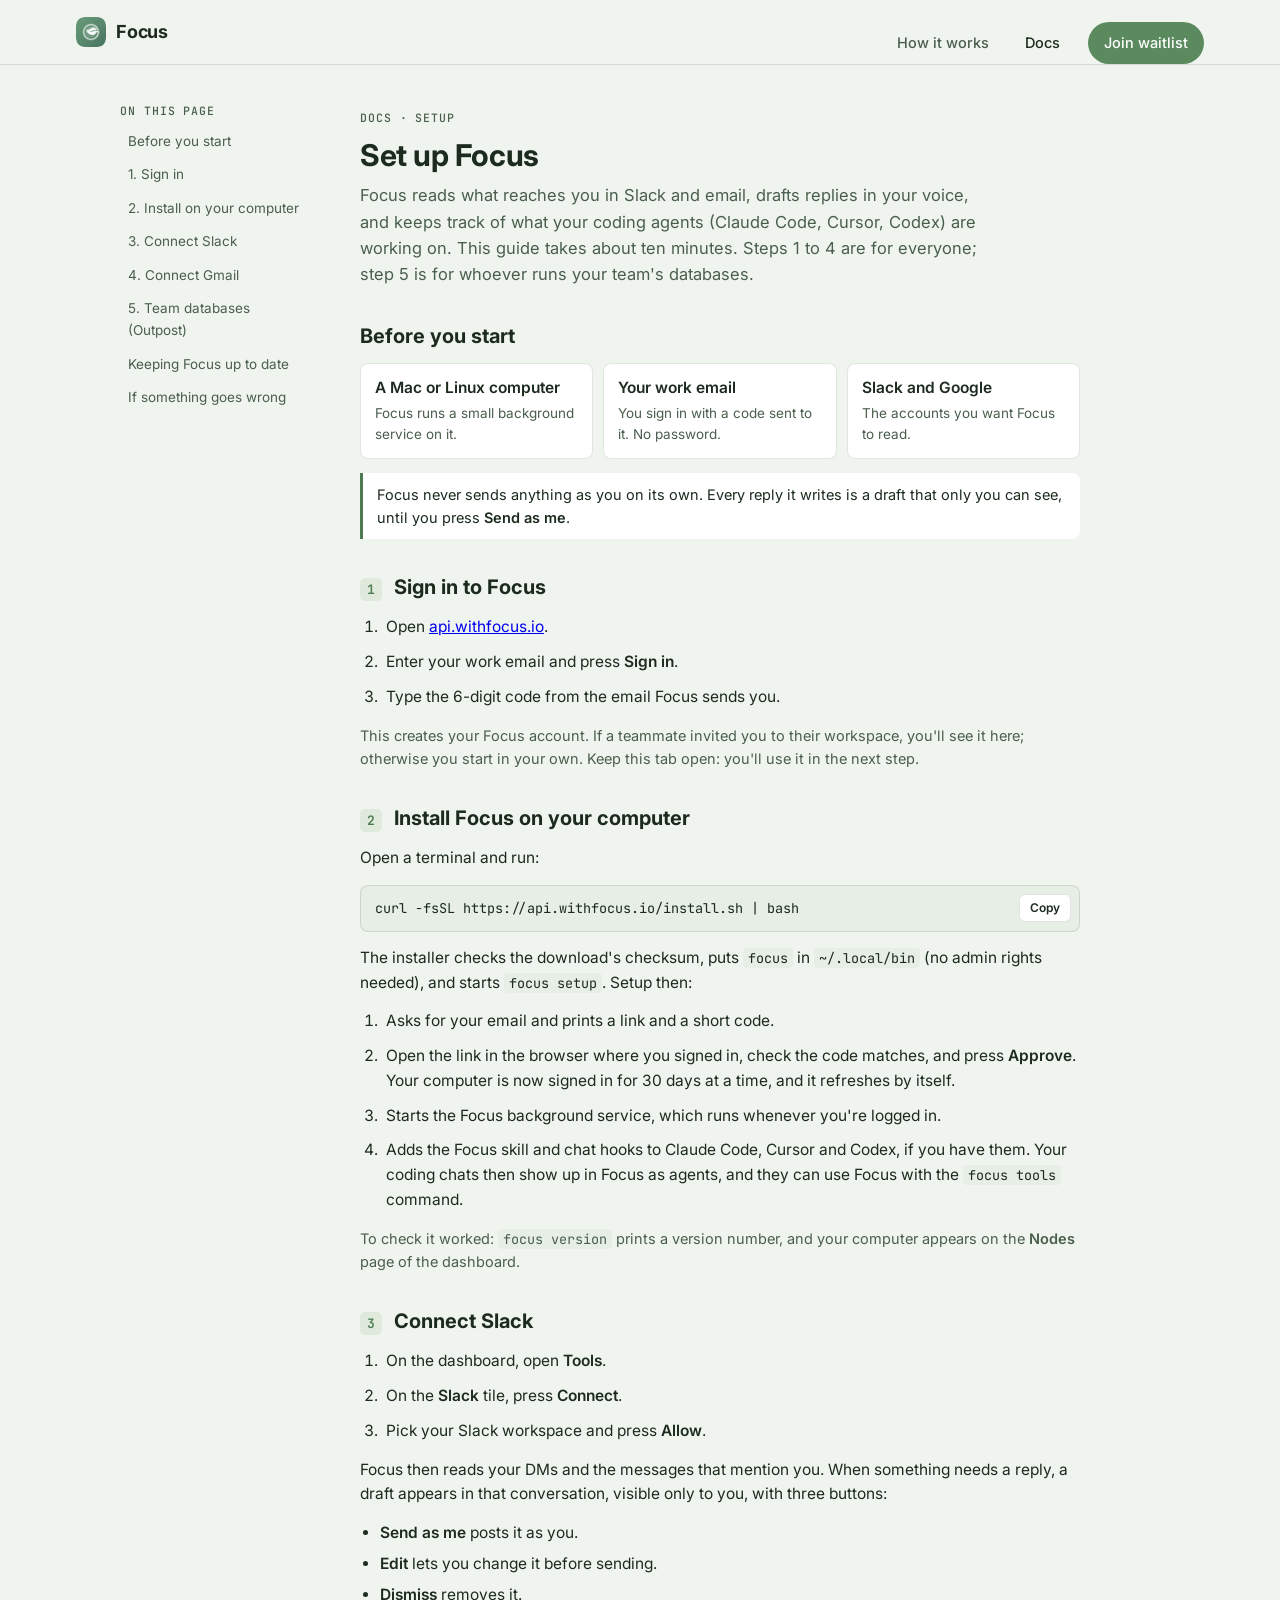
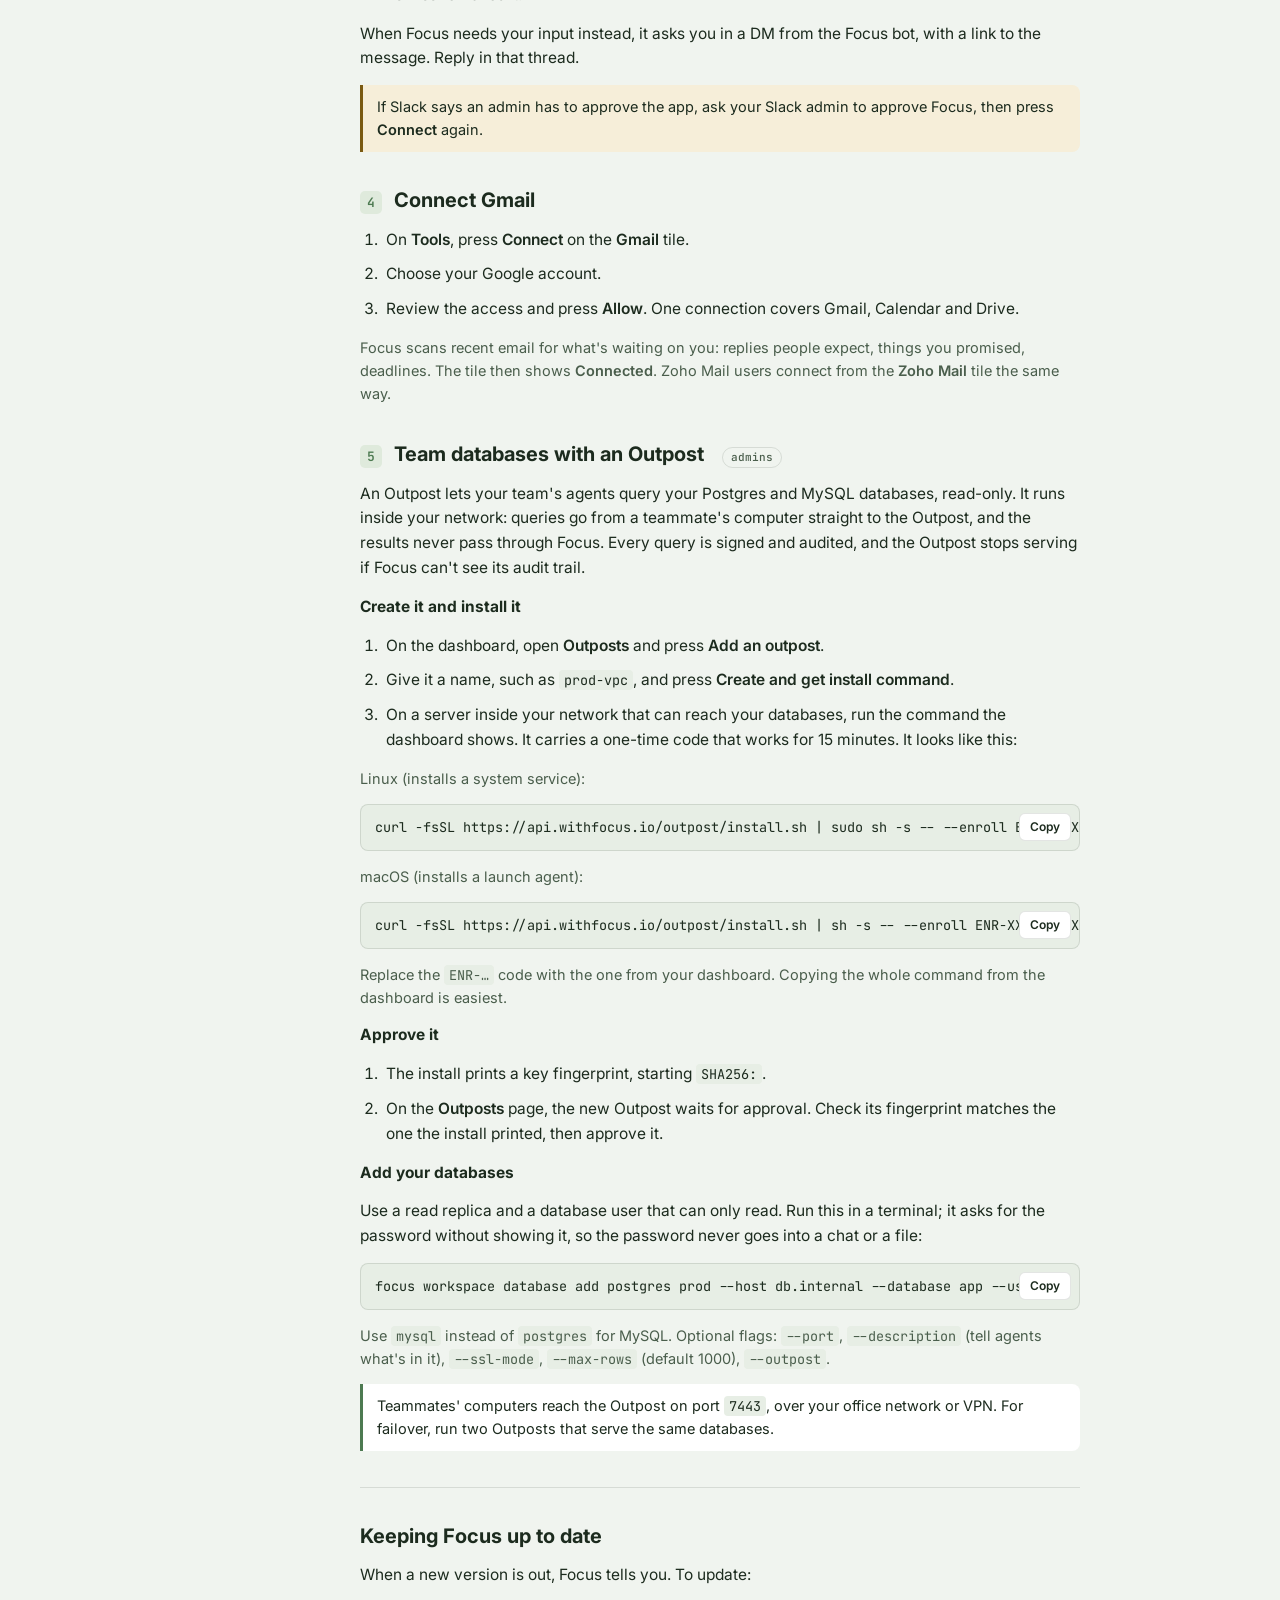
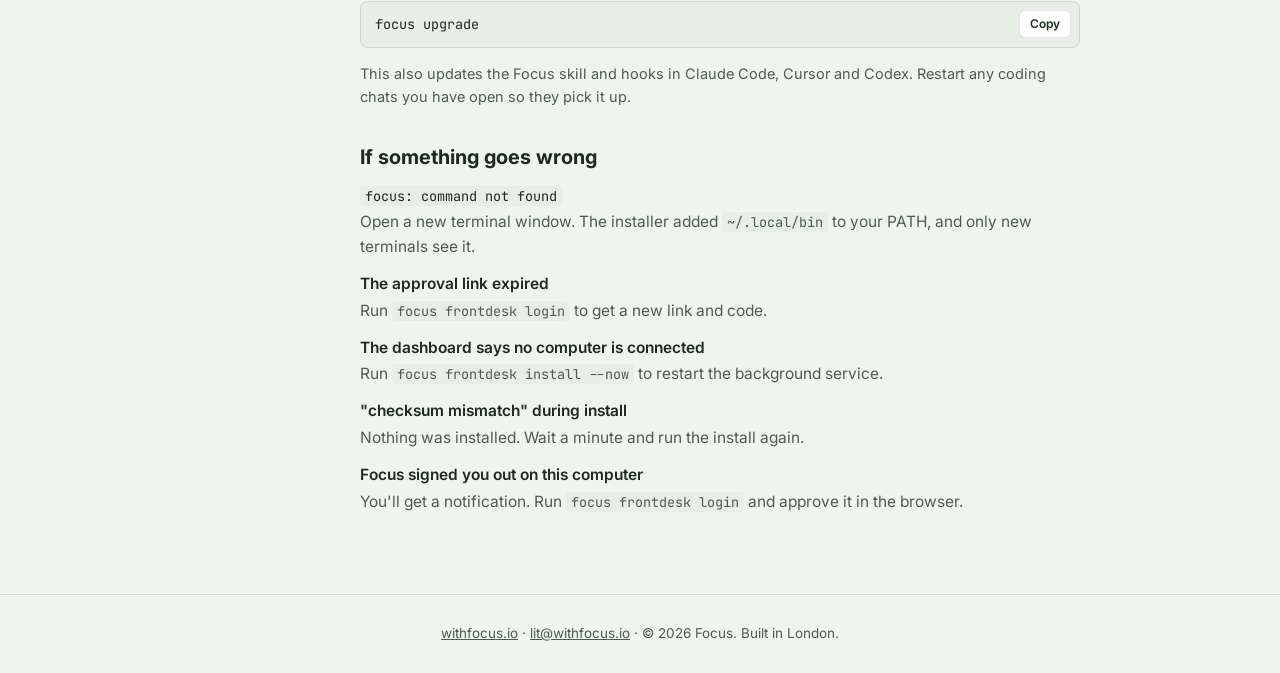
==== docs/setup/index.html @ 6d1ea769 "Add the Focus setup guide at /docs/setup and link it from the nav and footer. Co-Authored-By: Claude" ====
<!doctype html>
<html lang="en">
<head>
<meta charset="utf-8">
<meta name="viewport" content="width=device-width, initial-scale=1">
<title>Set up Focus · Focus docs</title>
<meta name="description" content="Install Focus in about ten minutes: sign in, install the CLI, connect Slack and Gmail, and add your team's databases with an Outpost.">
<link rel="icon" href="/assets/focus-icon-128.png">
<link rel="preconnect" href="https://fonts.googleapis.com">
<link rel="preconnect" href="https://fonts.gstatic.com" crossorigin>
<link rel="stylesheet" href="https://fonts.googleapis.com/css2?family=Inter:wght@400;500;600;700&family=JetBrains+Mono:wght@400;500&display=swap">
<style>
/* Layout: one reading column; numbered steps in order, each with copyable commands; a side index on wide screens. */
/* Matches withfocus.io: sage on off-white, Inter. Light only, like the site. */
:root{
  --bg:#F0F4EF; --surface:#FFFFFF; --fg:#1C2B1E; --muted:#4A5E4C; --line:rgba(28,43,30,.12);
  --accent:#4d7a51; --accent-soft:#dfeadc; --code-bg:#e7eee5; --warn:#7a5a12; --warn-soft:#f6eed9;
  --font-body:"Inter",-apple-system,BlinkMacSystemFont,"Segoe UI",Roboto,sans-serif;
  --font-mono:"JetBrains Mono",ui-monospace,SFMono-Regular,Menlo,monospace;
}
*{box-sizing:border-box}
body{margin:0;background:var(--bg);color:var(--fg);font:15.5px/1.6 var(--font-body);-webkit-font-smoothing:antialiased}
.wrap{padding-inline:16px;padding-block:40px 80px}
.page{max-width:1040px;margin:0 auto;display:grid;grid-template-columns:200px minmax(0,1fr);gap:40px;align-items:start}
nav{position:sticky;top:calc(env(safe-area-inset-top,0px) + 24px);display:grid;gap:4px;font-size:13.5px}
nav .eyebrow{margin-bottom:6px}
nav a{color:var(--muted);text-decoration:none;padding:4px 8px;border-radius:5px}
nav a:hover{color:var(--fg);background:var(--surface)}
main{display:grid;gap:36px;min-width:0;max-width:720px}
.eyebrow{font:500 11.5px/1 var(--font-mono);letter-spacing:.08em;text-transform:uppercase;color:var(--muted)}
h1{font-size:30px;line-height:1.15;margin:8px 0 0;letter-spacing:-.015em;text-wrap:balance}
h2{font-size:20px;line-height:1.25;margin:0;text-wrap:balance;display:flex;gap:12px;align-items:baseline}
h2 .n{font:600 13px/1 var(--font-mono);color:var(--accent);background:var(--accent-soft);border-radius:5px;padding:5px 7px;flex:none}
h3{font-size:15.5px;margin:0}
p{margin:0}
.lede{color:var(--muted);font-size:16.5px;max-width:62ch;margin-top:10px}
section{display:grid;gap:14px;min-width:0;scroll-margin-top:24px}
ol.steps{margin:0;padding-left:22px;display:grid;gap:10px}
ol.steps li{padding-left:4px}
ul{margin:0;padding-left:20px;display:grid;gap:6px}
.facts{display:grid;grid-template-columns:repeat(auto-fit,minmax(180px,1fr));gap:10px}
.fact{background:var(--surface);border:1px solid var(--line);border-radius:8px;padding:12px 14px;display:grid;gap:2px}
.fact b{font-weight:600}
.fact span{color:var(--muted);font-size:13.5px}
.cmd{position:relative;background:var(--code-bg);border:1px solid var(--line);border-radius:8px;min-width:0}
.cmd pre{margin:0;padding:12px 84px 12px 14px;overflow-x:auto;font:13.5px/1.55 var(--font-mono);white-space:pre}
.cmd button{position:absolute;top:8px;right:8px;font:600 12px/1 var(--font-body);color:var(--fg);background:var(--surface);border:1px solid var(--line);border-radius:6px;padding:7px 10px;cursor:pointer}
.cmd button:hover{border-color:var(--muted)}
button:focus-visible,a:focus-visible{outline:2px solid var(--accent);outline-offset:2px}
code{font:13.5px var(--font-mono);background:var(--code-bg);border-radius:4px;padding:1px 5px}
.ui{font-weight:600}
.note{border-left:3px solid var(--accent);background:var(--surface);padding:10px 14px;border-radius:0 8px 8px 0;font-size:14.5px}
.note.warn{border-color:var(--warn);background:var(--warn-soft)}
.check{color:var(--muted);font-size:14.5px}
.badge{font:500 11px/1 var(--font-mono);color:var(--muted);border:1px solid var(--line);border-radius:999px;padding:4px 8px;margin-left:6px;vertical-align:middle;white-space:nowrap}
dl{margin:0;display:grid;gap:12px}
dt{font-weight:600}
dd{margin:2px 0 0;color:var(--muted)}
hr{border:0;border-top:1px solid var(--line);margin:0}
.toast{position:fixed;left:50%;bottom:calc(20px + env(safe-area-inset-bottom,0px));transform:translateX(-50%);background:var(--fg);color:var(--bg);padding:9px 14px;border-radius:6px;font-size:13px}
@media (max-width:820px){.page{grid-template-columns:minmax(0,1fr)}nav{display:none}}
@media (prefers-reduced-motion: reduce){*{transition:none!important}}

.site-nav{position:sticky;top:0;z-index:10;background:rgba(240,244,239,.92);backdrop-filter:blur(10px);border-bottom:1px solid var(--line)}
.site-nav .inner{max-width:1160px;margin:0 auto;padding:0 16px;height:64px;display:flex;align-items:center;justify-content:space-between;gap:16px}
.logo{display:flex;align-items:center;gap:10px;font-weight:700;font-size:18px;color:var(--fg);text-decoration:none;letter-spacing:-.01em}
.logo img{width:30px;height:30px;border-radius:8px}
.site-links{display:flex;align-items:center;gap:20px;font-size:14.5px}
.site-links a{color:var(--muted);text-decoration:none;font-weight:500}
.site-links a:hover,.site-links a[aria-current]{color:var(--fg)}
.site-links .cta{background:#5A8A5E;color:#fff;padding:9px 16px;border-radius:999px}
.site-links .cta:hover{background:#4d7a51;color:#fff}
nav.toc{top:88px}
footer{border-top:1px solid var(--line);padding:28px 16px;text-align:center;color:var(--muted);font-size:13.5px}
footer a{color:var(--muted)}
@media (max-width:600px){.site-links .hide-sm{display:none}}
</style>
</head>
<body>
<header class="site-nav">
  <div class="inner">
    <a class="logo" href="/" aria-label="Focus home"><img src="/assets/focus-icon-128.png" alt="">Focus</a>
    <nav class="site-links" aria-label="Site">
      <a class="hide-sm" href="/#how">How it works</a>
      <a href="/docs/setup/" aria-current="page">Docs</a>
      <a class="cta" href="/#waitlist">Join waitlist</a>
    </nav>
  </div>
</header>
<div class="wrap">
<div class="page">
  <nav class="toc" aria-label="Sections">
    <span class="eyebrow">On this page</span>
    <a href="#before">Before you start</a>
    <a href="#signin">1. Sign in</a>
    <a href="#install">2. Install on your computer</a>
    <a href="#slack">3. Connect Slack</a>
    <a href="#gmail">4. Connect Gmail</a>
    <a href="#outpost">5. Team databases (Outpost)</a>
    <a href="#upgrade">Keeping Focus up to date</a>
    <a href="#help">If something goes wrong</a>
  </nav>

  <main>
    <header>
      <span class="eyebrow">Docs · Setup</span>
      <h1>Set up Focus</h1>
      <p class="lede">Focus reads what reaches you in Slack and email, drafts replies in your voice, and keeps track of what your coding agents (Claude Code, Cursor, Codex) are working on. This guide takes about ten minutes. Steps 1 to 4 are for everyone; step 5 is for whoever runs your team's databases.</p>
    </header>

    <section id="before" aria-labelledby="before-h">
      <h2 id="before-h">Before you start</h2>
      <div class="facts">
        <div class="fact"><b>A Mac or Linux computer</b><span>Focus runs a small background service on it.</span></div>
        <div class="fact"><b>Your work email</b><span>You sign in with a code sent to it. No password.</span></div>
        <div class="fact"><b>Slack and Google</b><span>The accounts you want Focus to read.</span></div>
      </div>
      <p class="note">Focus never sends anything as you on its own. Every reply it writes is a draft that only you can see, until you press <span class="ui">Send as me</span>.</p>
    </section>

    <section id="signin" aria-labelledby="signin-h">
      <h2 id="signin-h"><span class="n">1</span>Sign in to Focus</h2>
      <ol class="steps">
        <li>Open <a href="https://api.withfocus.io" target="_blank" rel="noopener">api.withfocus.io</a>.</li>
        <li>Enter your work email and press <span class="ui">Sign in</span>.</li>
        <li>Type the 6-digit code from the email Focus sends you.</li>
      </ol>
      <p class="check">This creates your Focus account. If a teammate invited you to their workspace, you'll see it here; otherwise you start in your own. Keep this tab open: you'll use it in the next step.</p>
    </section>

    <section id="install" aria-labelledby="install-h">
      <h2 id="install-h"><span class="n">2</span>Install Focus on your computer</h2>
      <p>Open a terminal and run:</p>
      <div class="cmd"><pre>curl -fsSL https://api.withfocus.io/install.sh | bash</pre><button type="button" data-copy>Copy</button></div>
      <p>The installer checks the download's checksum, puts <code>focus</code> in <code>~/.local/bin</code> (no admin rights needed), and starts <code>focus setup</code>. Setup then:</p>
      <ol class="steps">
        <li>Asks for your email and prints a link and a short code.</li>
        <li>Open the link in the browser where you signed in, check the code matches, and press <span class="ui">Approve</span>. Your computer is now signed in for 30 days at a time, and it refreshes by itself.</li>
        <li>Starts the Focus background service, which runs whenever you're logged in.</li>
        <li>Adds the Focus skill and chat hooks to Claude Code, Cursor and Codex, if you have them. Your coding chats then show up in Focus as agents, and they can use Focus with the <code>focus tools</code> command.</li>
      </ol>
      <p class="check">To check it worked: <code>focus version</code> prints a version number, and your computer appears on the <span class="ui">Nodes</span> page of the dashboard.</p>
    </section>

    <section id="slack" aria-labelledby="slack-h">
      <h2 id="slack-h"><span class="n">3</span>Connect Slack</h2>
      <ol class="steps">
        <li>On the dashboard, open <span class="ui">Tools</span>.</li>
        <li>On the <span class="ui">Slack</span> tile, press <span class="ui">Connect</span>.</li>
        <li>Pick your Slack workspace and press <span class="ui">Allow</span>.</li>
      </ol>
      <p>Focus then reads your DMs and the messages that mention you. When something needs a reply, a draft appears in that conversation, visible only to you, with three buttons:</p>
      <ul>
        <li><span class="ui">Send as me</span> posts it as you.</li>
        <li><span class="ui">Edit</span> lets you change it before sending.</li>
        <li><span class="ui">Dismiss</span> removes it.</li>
      </ul>
      <p>When Focus needs your input instead, it asks you in a DM from the Focus bot, with a link to the message. Reply in that thread.</p>
      <p class="note warn">If Slack says an admin has to approve the app, ask your Slack admin to approve Focus, then press <span class="ui">Connect</span> again.</p>
    </section>

    <section id="gmail" aria-labelledby="gmail-h">
      <h2 id="gmail-h"><span class="n">4</span>Connect Gmail</h2>
      <ol class="steps">
        <li>On <span class="ui">Tools</span>, press <span class="ui">Connect</span> on the <span class="ui">Gmail</span> tile.</li>
        <li>Choose your Google account.</li>
        <li>Review the access and press <span class="ui">Allow</span>. One connection covers Gmail, Calendar and Drive.</li>
      </ol>
      <p class="check">Focus scans recent email for what's waiting on you: replies people expect, things you promised, deadlines. The tile then shows <span class="ui">Connected</span>. Zoho Mail users connect from the <span class="ui">Zoho Mail</span> tile the same way.</p>
    </section>

    <section id="outpost" aria-labelledby="outpost-h">
      <h2 id="outpost-h"><span class="n">5</span>Team databases with an Outpost <span class="badge">admins</span></h2>
      <p>An Outpost lets your team's agents query your Postgres and MySQL databases, read-only. It runs inside your network: queries go from a teammate's computer straight to the Outpost, and the results never pass through Focus. Every query is signed and audited, and the Outpost stops serving if Focus can't see its audit trail.</p>

      <h3>Create it and install it</h3>
      <ol class="steps">
        <li>On the dashboard, open <span class="ui">Outposts</span> and press <span class="ui">Add an outpost</span>.</li>
        <li>Give it a name, such as <code>prod-vpc</code>, and press <span class="ui">Create and get install command</span>.</li>
        <li>On a server inside your network that can reach your databases, run the command the dashboard shows. It carries a one-time code that works for 15 minutes. It looks like this:</li>
      </ol>
      <p class="check">Linux (installs a system service):</p>
      <div class="cmd"><pre>curl -fsSL https://api.withfocus.io/outpost/install.sh | sudo sh -s -- --enroll ENR-XXXXX-XXXXX-XXXXX</pre><button type="button" data-copy>Copy</button></div>
      <p class="check">macOS (installs a launch agent):</p>
      <div class="cmd"><pre>curl -fsSL https://api.withfocus.io/outpost/install.sh | sh -s -- --enroll ENR-XXXXX-XXXXX-XXXXX</pre><button type="button" data-copy>Copy</button></div>
      <p class="check">Replace the <code>ENR-…</code> code with the one from your dashboard. Copying the whole command from the dashboard is easiest.</p>

      <h3>Approve it</h3>
      <ol class="steps">
        <li>The install prints a key fingerprint, starting <code>SHA256:</code>.</li>
        <li>On the <span class="ui">Outposts</span> page, the new Outpost waits for approval. Check its fingerprint matches the one the install printed, then approve it.</li>
      </ol>

      <h3>Add your databases</h3>
      <p>Use a read replica and a database user that can only read. Run this in a terminal; it asks for the password without showing it, so the password never goes into a chat or a file:</p>
      <div class="cmd"><pre>focus workspace database add postgres prod --host db.internal --database app --username focus_readonly</pre><button type="button" data-copy>Copy</button></div>
      <p class="check">Use <code>mysql</code> instead of <code>postgres</code> for MySQL. Optional flags: <code>--port</code>, <code>--description</code> (tell agents what's in it), <code>--ssl-mode</code>, <code>--max-rows</code> (default 1000), <code>--outpost</code>.</p>
      <p class="note">Teammates' computers reach the Outpost on port <code>7443</code>, over your office network or VPN. For failover, run two Outposts that serve the same databases.</p>
    </section>

    <hr>

    <section id="upgrade" aria-labelledby="upgrade-h">
      <h2 id="upgrade-h">Keeping Focus up to date</h2>
      <p>When a new version is out, Focus tells you. To update:</p>
      <div class="cmd"><pre>focus upgrade</pre><button type="button" data-copy>Copy</button></div>
      <p class="check">This also updates the Focus skill and hooks in Claude Code, Cursor and Codex. Restart any coding chats you have open so they pick it up.</p>
    </section>

    <section id="help" aria-labelledby="help-h">
      <h2 id="help-h">If something goes wrong</h2>
      <dl>
        <div><dt><code>focus: command not found</code></dt><dd>Open a new terminal window. The installer added <code>~/.local/bin</code> to your PATH, and only new terminals see it.</dd></div>
        <div><dt>The approval link expired</dt><dd>Run <code>focus frontdesk login</code> to get a new link and code.</dd></div>
        <div><dt>The dashboard says no computer is connected</dt><dd>Run <code>focus frontdesk install --now</code> to restart the background service.</dd></div>
        <div><dt>"checksum mismatch" during install</dt><dd>Nothing was installed. Wait a minute and run the install again.</dd></div>
        <div><dt>Focus signed you out on this computer</dt><dd>You'll get a notification. Run <code>focus frontdesk login</code> and approve it in the browser.</dd></div>
      </dl>
    </section>
  </main>
</div>

</div>
<footer><a href="/">withfocus.io</a> · <a href="mailto:lit@withfocus.io">lit@withfocus.io</a> · © 2026 Focus. Built in London.</footer>
<script>
document.querySelectorAll("[data-copy]").forEach(function (btn) {
  btn.addEventListener("click", function () {
    var pre = btn.parentElement.querySelector("pre");
    var text = pre.textContent;
    var done = function (msg) {
      btn.textContent = msg;
      setTimeout(function () { btn.textContent = "Copy"; }, 1600);
    };
    try {
      navigator.clipboard.writeText(text).then(function () { done("Copied"); }, function () { select(pre); done("Selected"); });
    } catch (e) { select(pre); done("Selected"); }
  });
});
function select(el) {
  var r = document.createRange(); r.selectNodeContents(el);
  var s = window.getSelection(); s.removeAllRanges(); s.addRange(r);
}
</script>
</body>
</html>
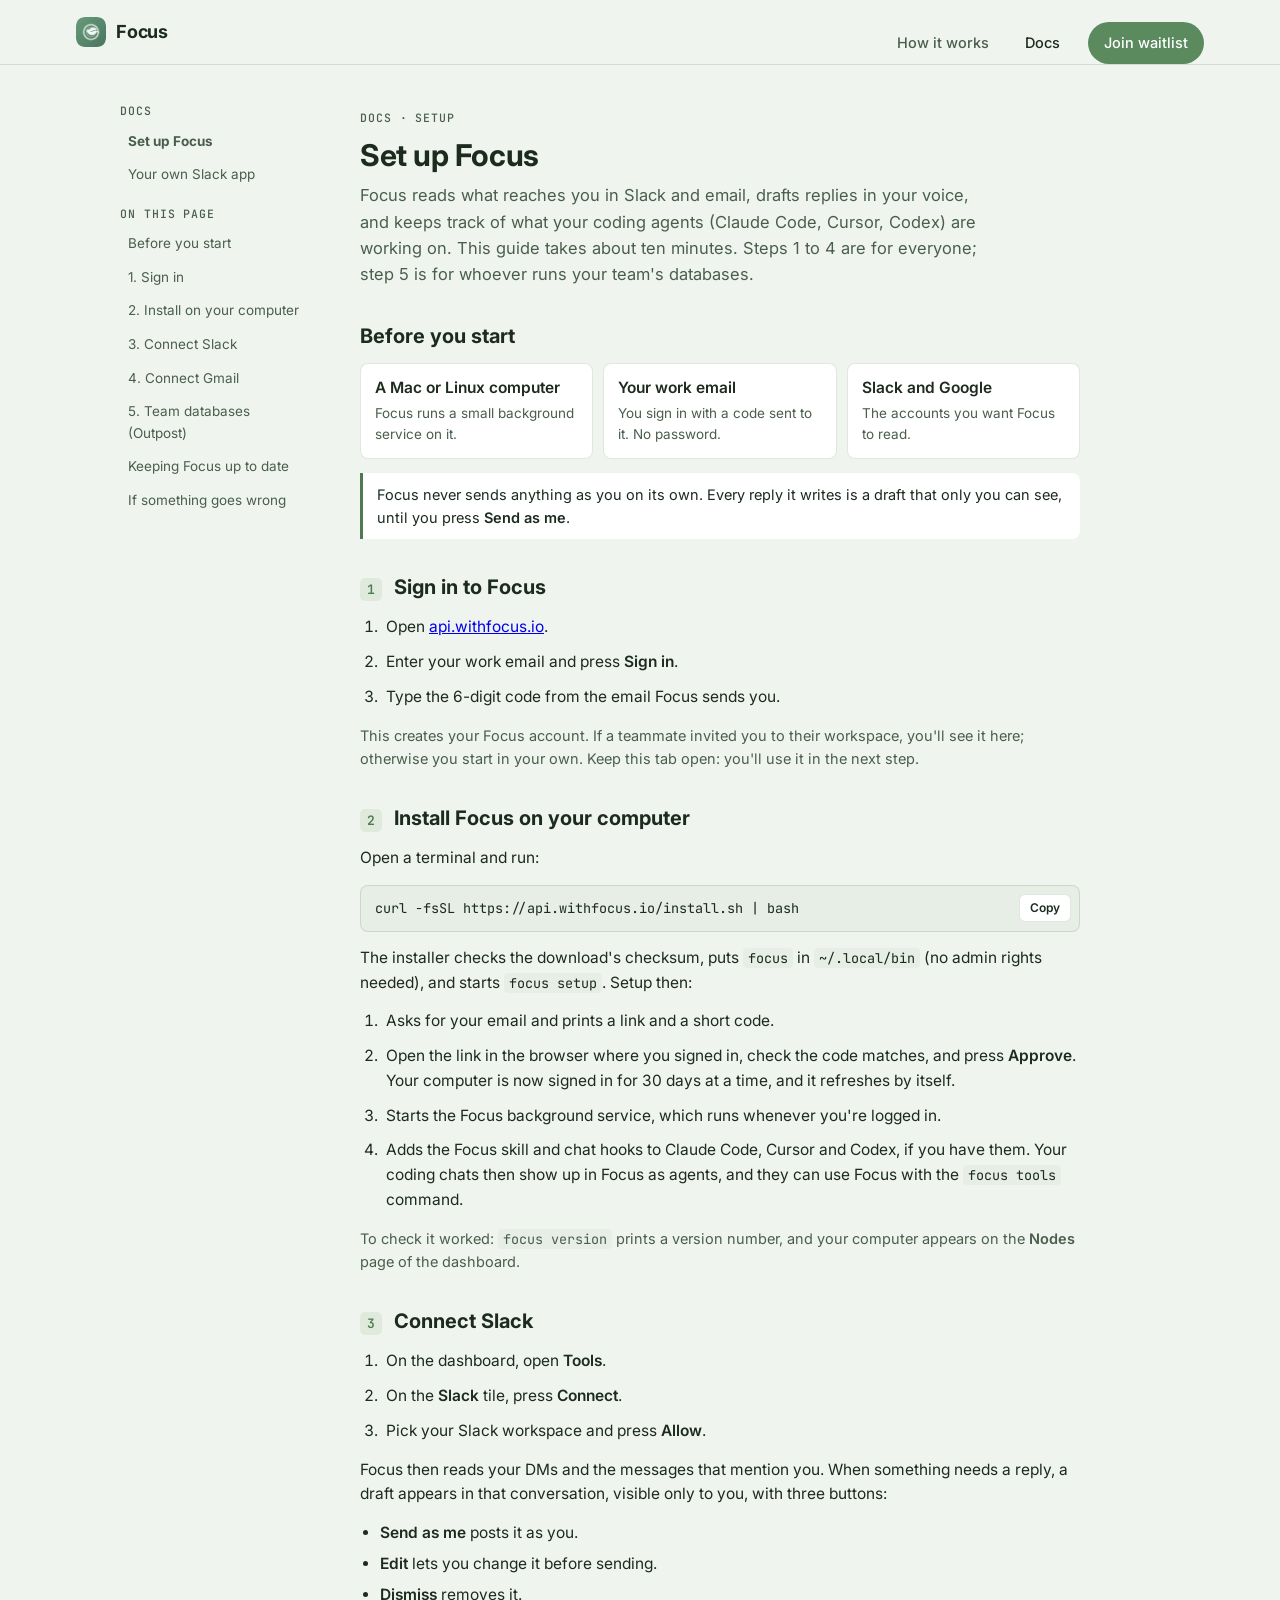
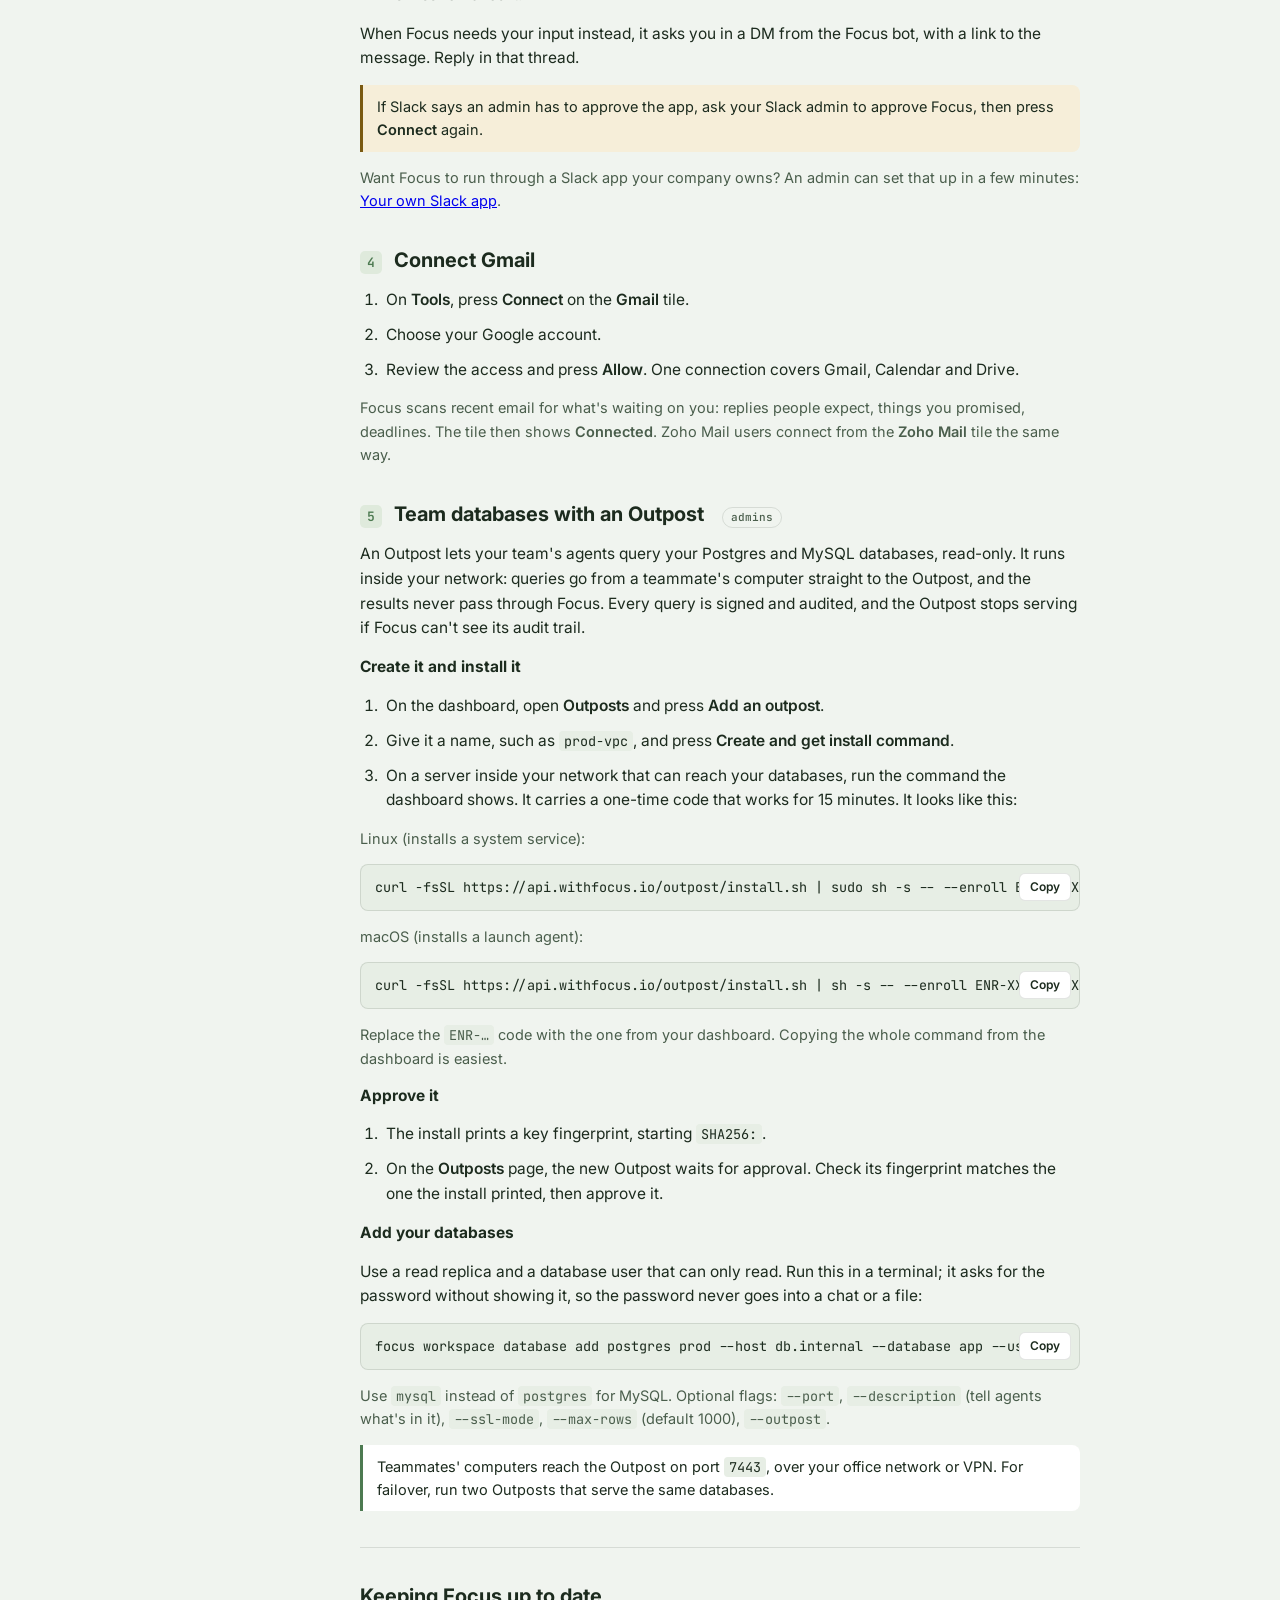
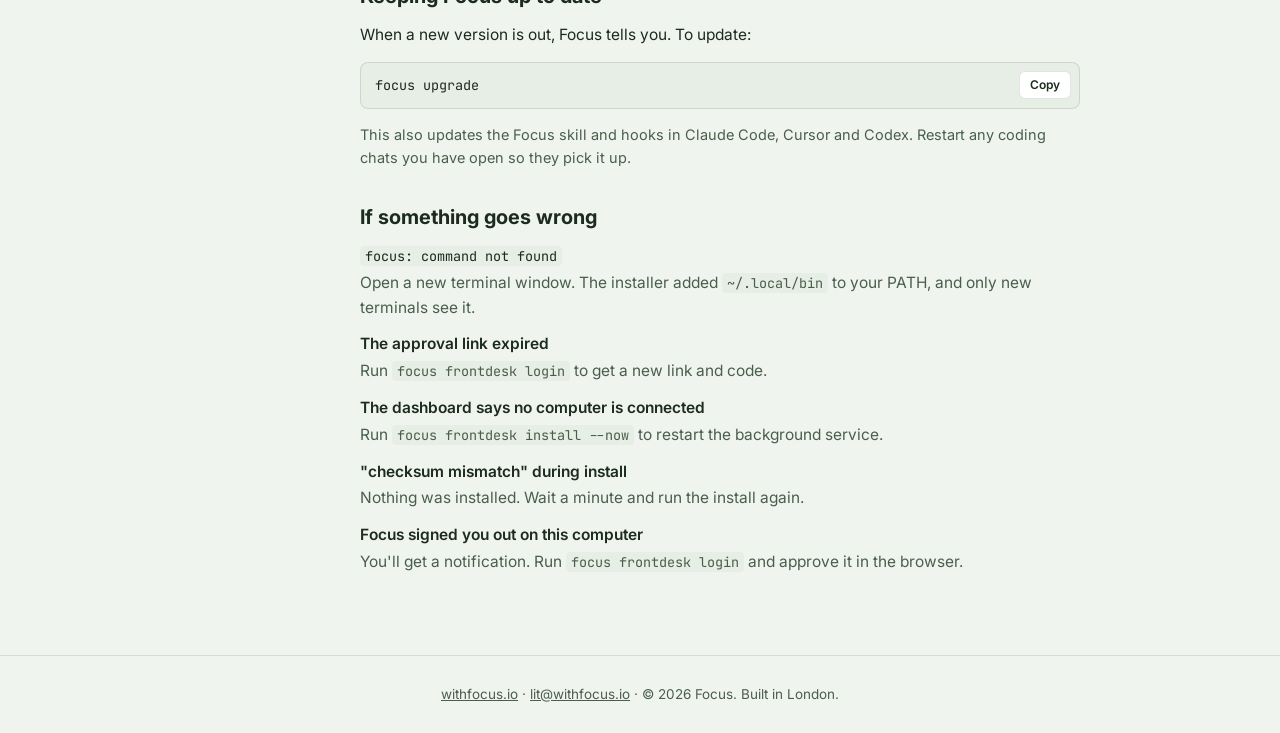
==== commit ee651733: "Add a Slack app manifest (Socket Mode) and a guide for running Focus through your own Slack app. Co-" ====
--- a/docs/setup/index.html
+++ b/docs/setup/index.html
@@ -90,7 +90,10 @@
 <div class="wrap">
 <div class="page">
   <nav class="toc" aria-label="Sections">
-    <span class="eyebrow">On this page</span>
+    <span class="eyebrow">Docs</span>
+    <a href="/docs/setup/" aria-current="page"><b>Set up Focus</b></a>
+    <a href="/docs/slack-app/">Your own Slack app</a>
+    <span class="eyebrow" style="margin-top:14px">On this page</span>
     <a href="#before">Before you start</a>
     <a href="#signin">1. Sign in</a>
     <a href="#install">2. Install on your computer</a>
@@ -157,6 +160,7 @@
       </ul>
       <p>When Focus needs your input instead, it asks you in a DM from the Focus bot, with a link to the message. Reply in that thread.</p>
       <p class="note warn">If Slack says an admin has to approve the app, ask your Slack admin to approve Focus, then press <span class="ui">Connect</span> again.</p>
+      <p class="check">Want Focus to run through a Slack app your company owns? An admin can set that up in a few minutes: <a href="/docs/slack-app/">Your own Slack app</a>.</p>
     </section>
 
     <section id="gmail" aria-labelledby="gmail-h">
